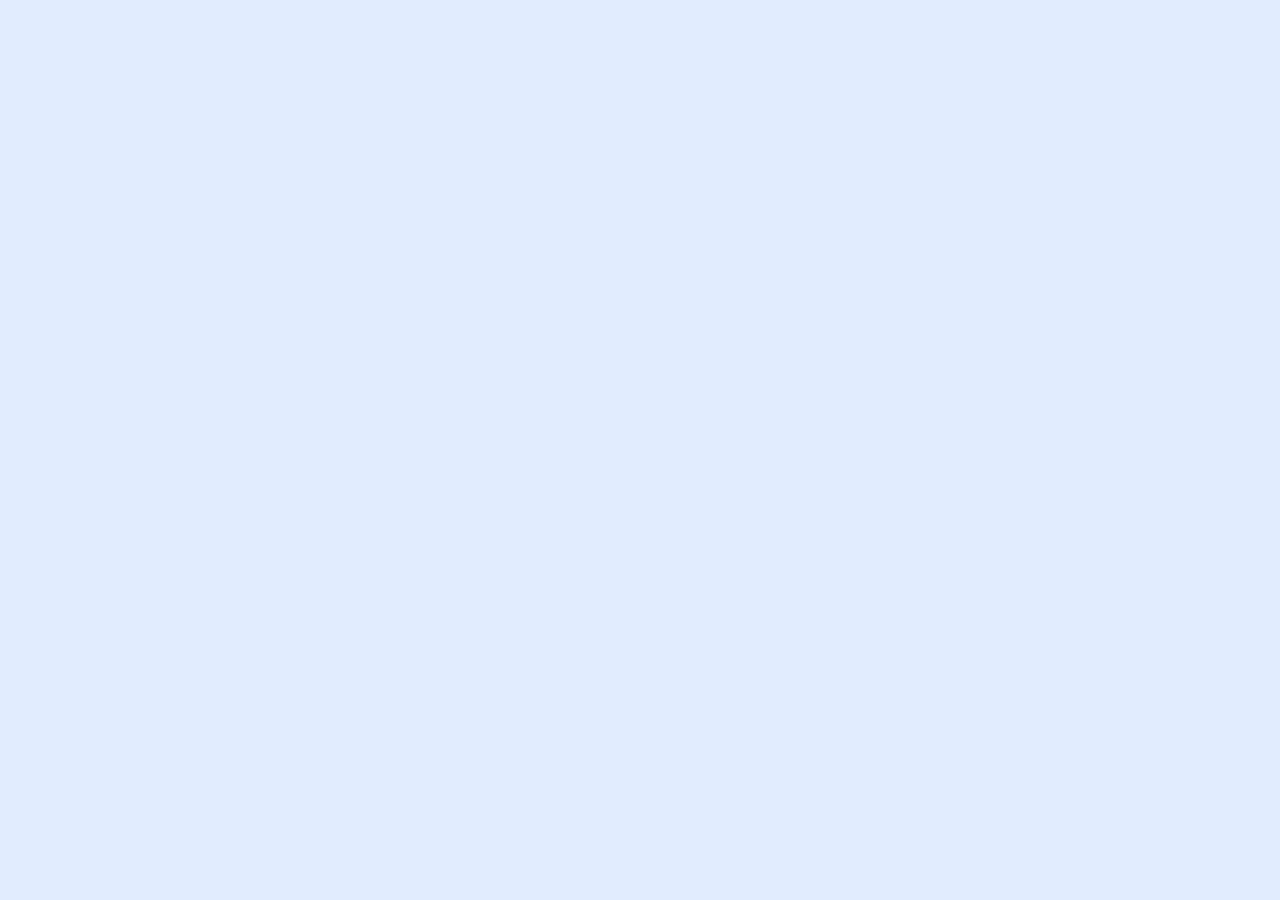
==== index.html @ d00f4c7a "feat: 화면 렌더링" ====
<!DOCTYPE html>
<html lang="en">
  <head>
    <meta charset="UTF-8" />
    <meta name="viewport" content="width=device-width, initial-scale=1.0" />
    <title>Nyang Cheese</title>
    <link rel="stylesheet" href="./assets/css/style.css" />
  </head>
  <body>
    <div id="App"></div>
  </body>
  <script type="module" src="./src/index.js"></script>
</html>
<!--       _
       .__(.)< (MEOW)
        \___)   
 ~~~~~~~~~~~~~~~~~~-->
---- assets/css/style.css ----
* {
  margin: 0;
  padding: 0;
  box-sizing: border-box;
}
html {
  background-color: #dfecff;
  scroll-behavior: smooth;
}

.root-section {
  width: 100%;
  height: 100vh;
}
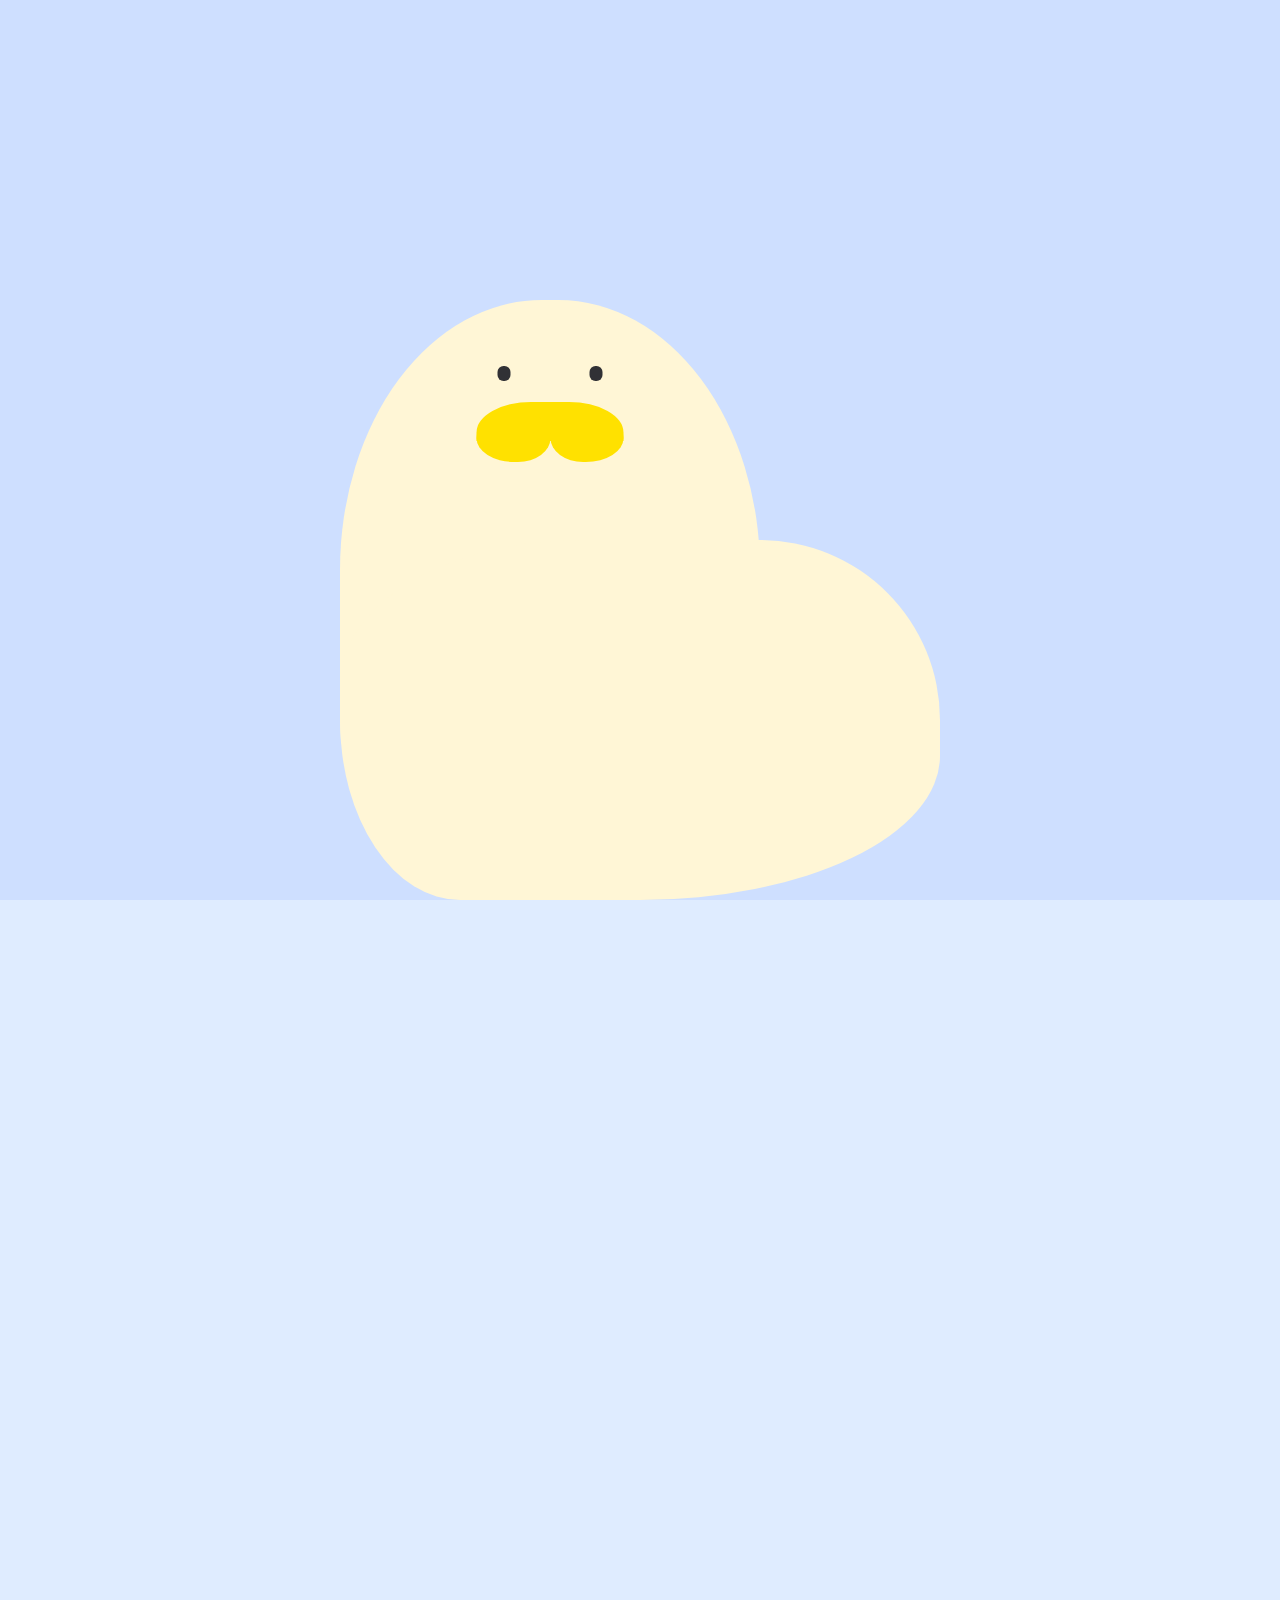
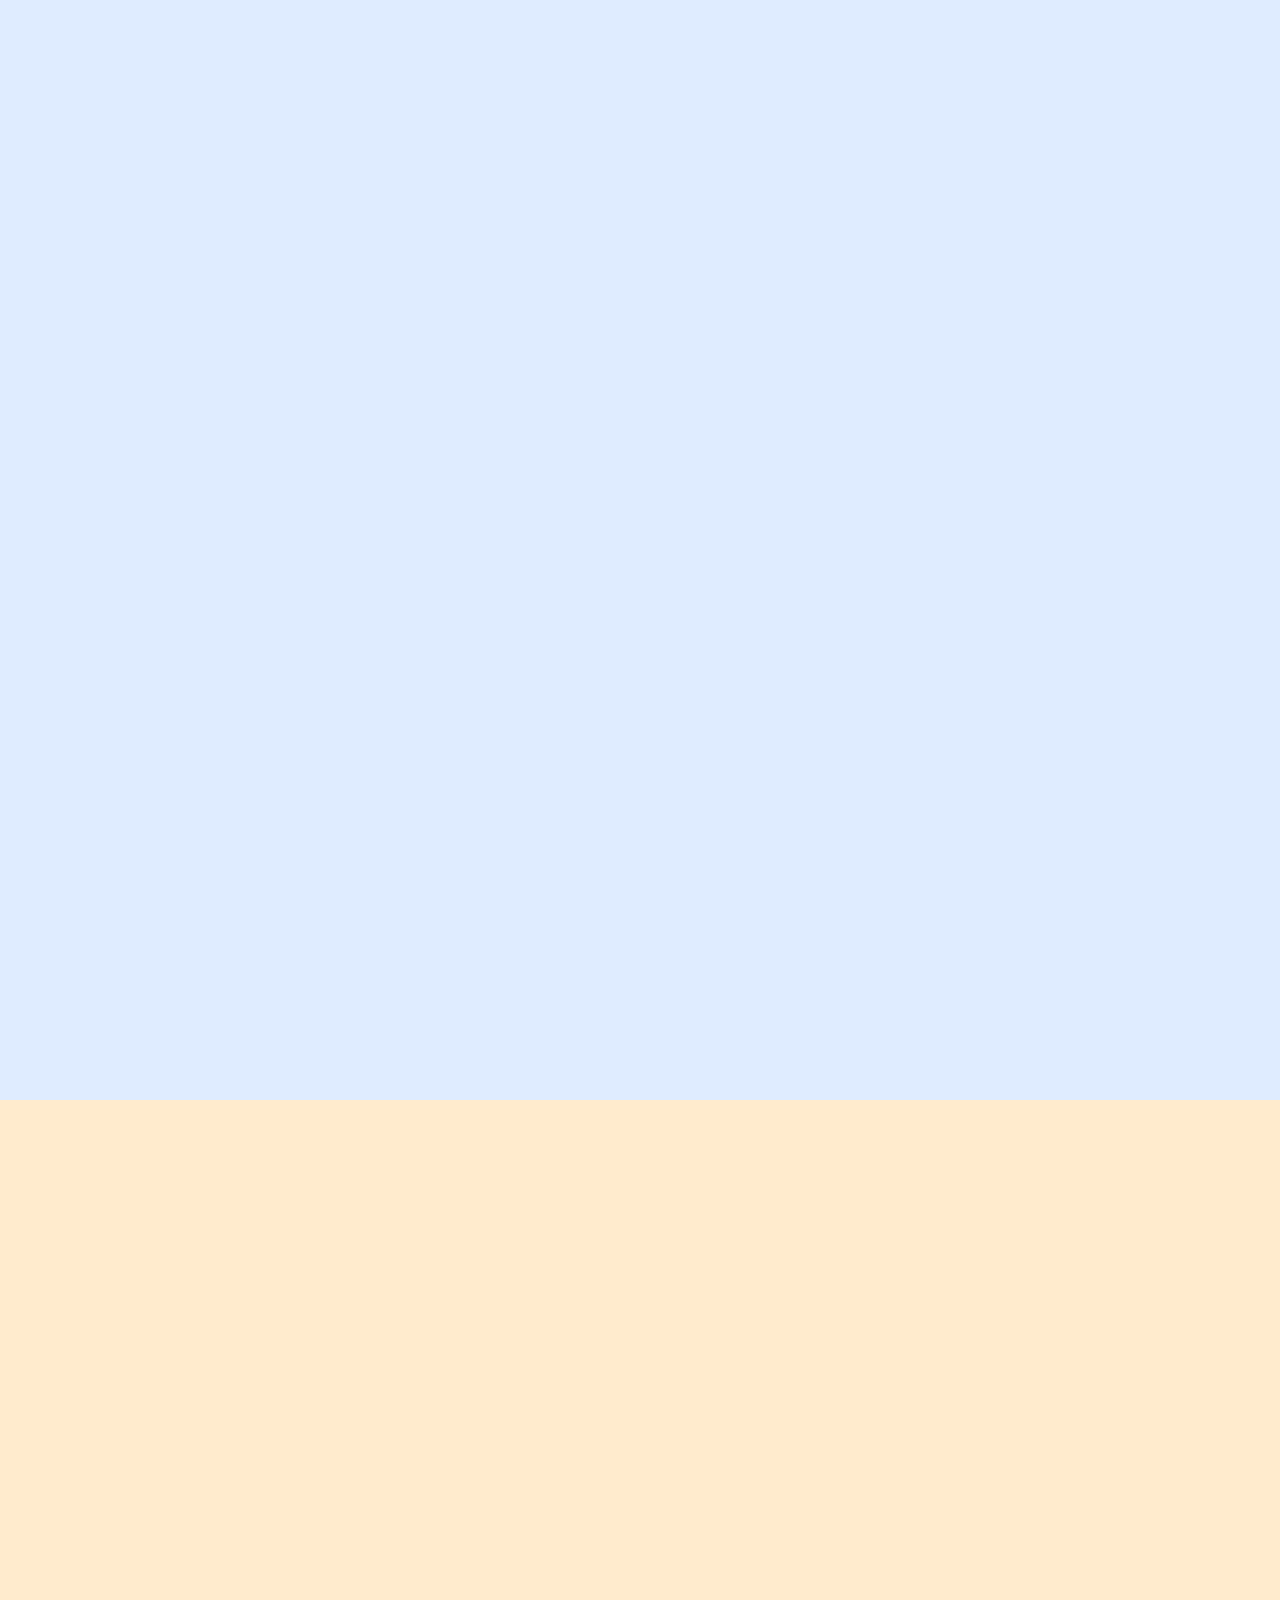
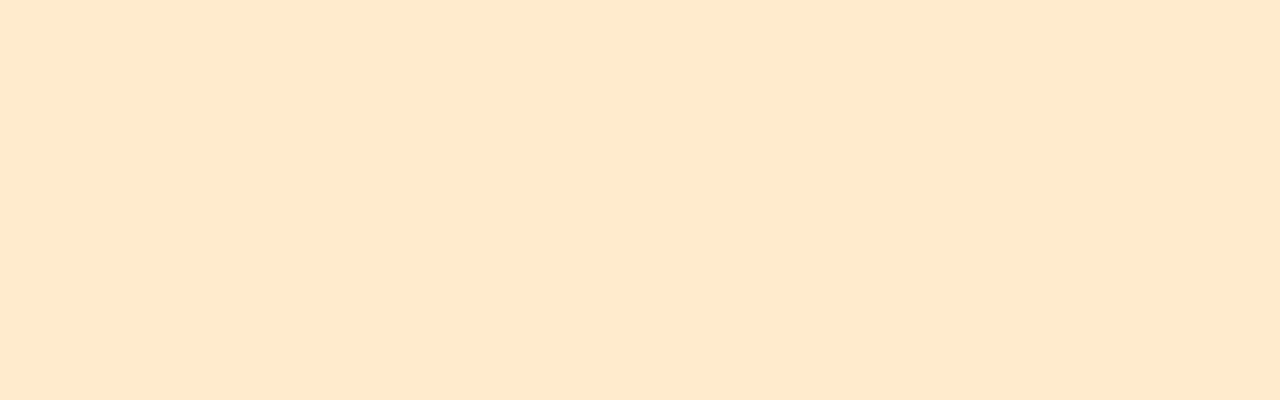
==== commit c116e3dc: "feat: complete duck" ====
--- a/index.html
+++ b/index.html
@@ -4,14 +4,22 @@
     <meta charset="UTF-8" />
     <meta name="viewport" content="width=device-width, initial-scale=1.0" />
     <title>Nyang Cheese</title>
+    <link rel="preconnect" href="https://fonts.googleapis.com" />
+    <link rel="preconnect" href="https://fonts.gstatic.com" crossorigin />
+    <link
+      href="https://fonts.googleapis.com/css2?family=Dongle&display=swap"
+      rel="stylesheet"
+    />
     <link rel="stylesheet" href="./assets/css/style.css" />
+    <link rel="icon" href="./assets/favicon.ico" />
   </head>
   <body>
     <div id="App"></div>
   </body>
   <script type="module" src="./src/index.js"></script>
 </html>
-<!--       _
-       .__(.)< (MEOW)
+<!--
+           _
+       .__(.)< (NYANG)
         \___)   
  ~~~~~~~~~~~~~~~~~~-->
--- a/assets/css/style.css
+++ b/assets/css/style.css
@@ -1,14 +1,35 @@
+@import "welcome.css";
+
+:root {
+  --background: #dfecff;
+  --welcome: #cedfff;
+  --footer: blanchedalmond;
+  --duck: rgb(255 246 214);
+  --duckEye: #313135;
+  --white: #ffffff;
+}
+
 * {
   margin: 0;
   padding: 0;
   box-sizing: border-box;
 }
 html {
-  background-color: #dfecff;
+  font-family: "Dongle", sans-serif;
+  background-color: var(--background);
   scroll-behavior: smooth;
 }
-
+.root-section-parent {
+  width: 100%;
+  height: auto;
+  min-height: 100vh;
+  overflow-y: hidden;
+  position: relative;
+}
 .root-section {
   width: 100%;
   height: 100vh;
 }
+.root-section:last-child {
+  background-color: var(--footer);
+}
